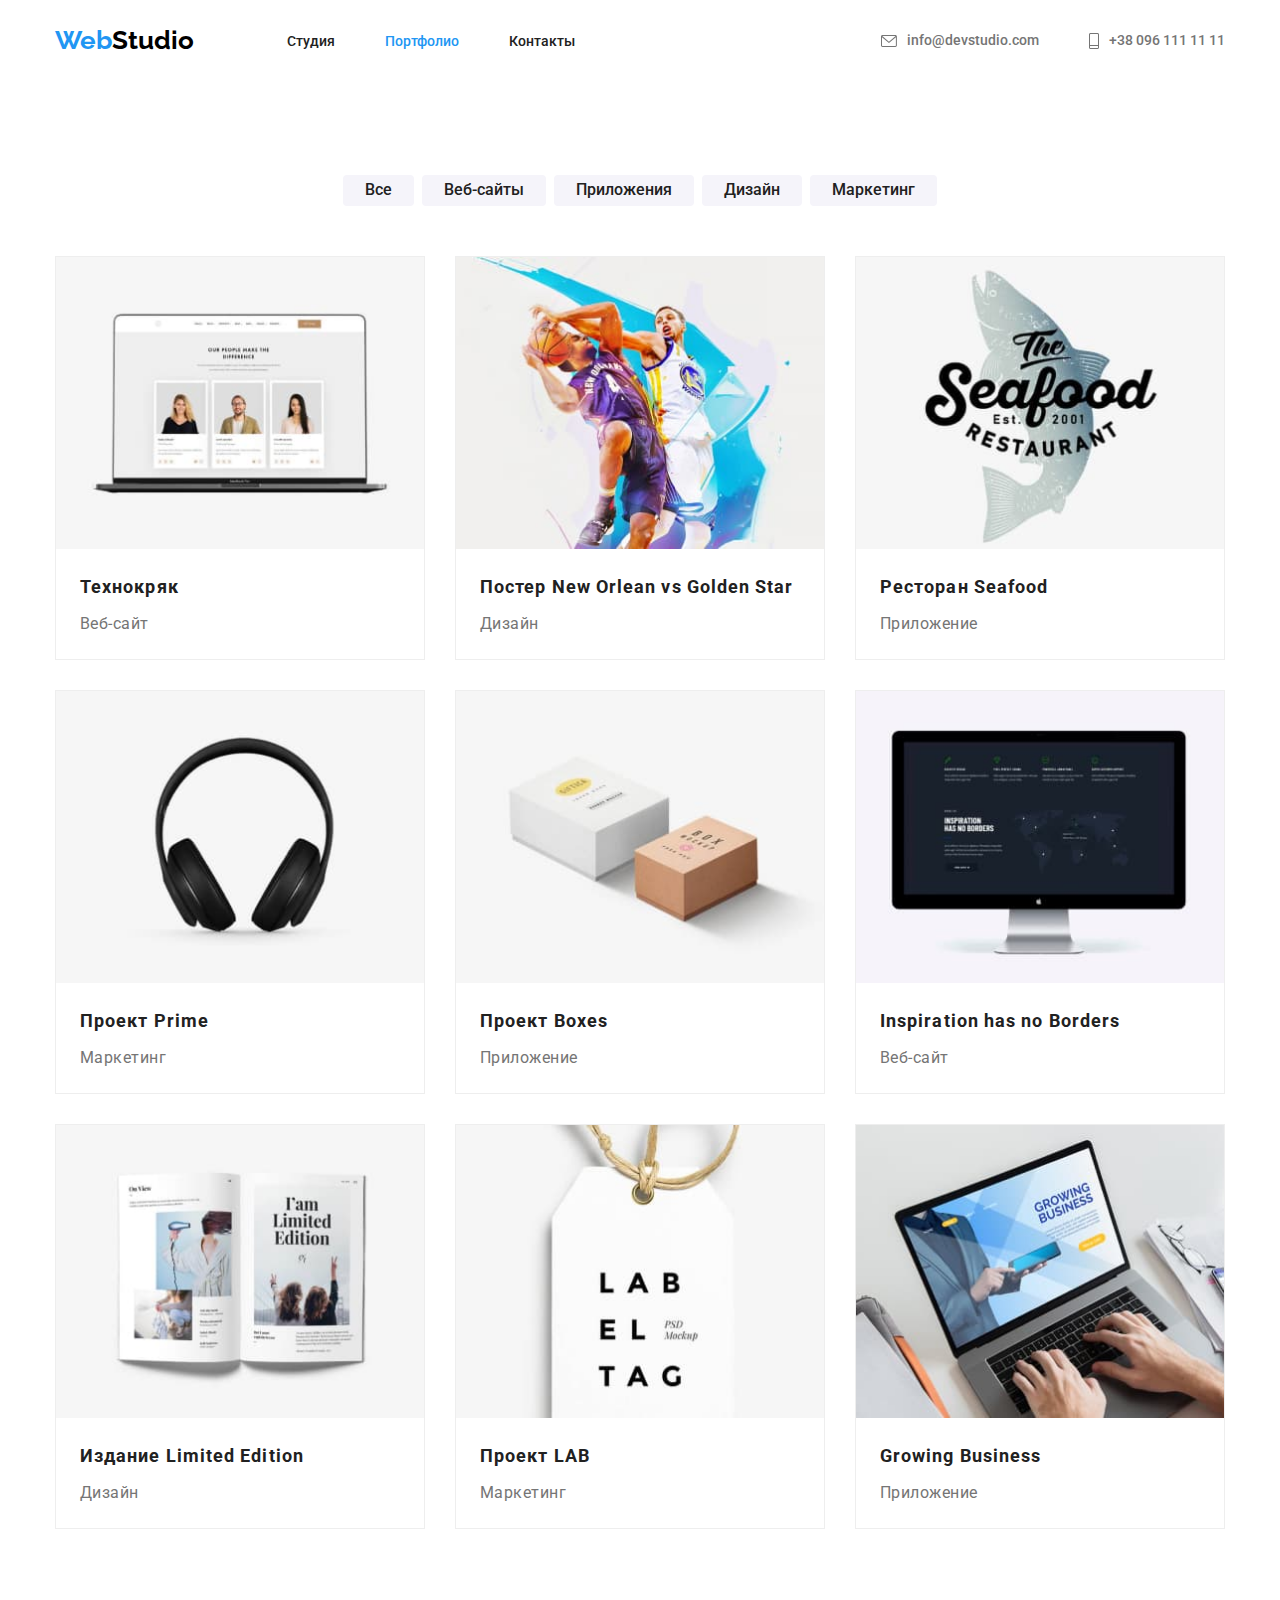
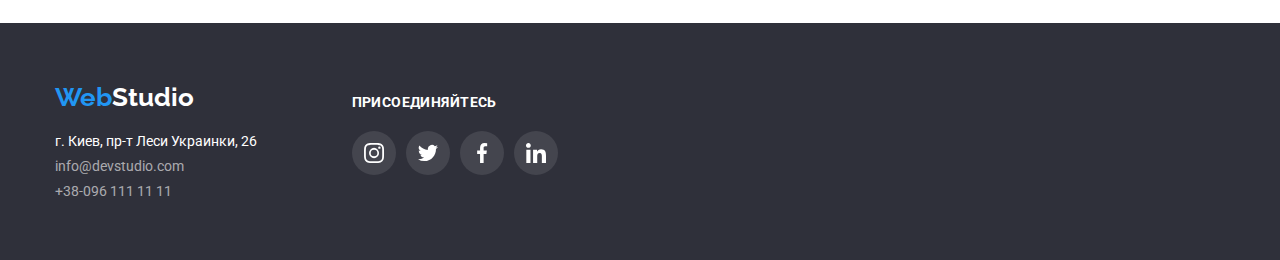
==== portfolio.html @ b28bff88 "my five commit" ====
<!DOCTYPE html>
<html lang="ru">
<head>
    <meta charset="UTF-8">
    <meta name="viewport" content="width=device-width, initial-scale=1.0">
    <link rel="stylesheet" href="./css/normolize.css">
    <link rel="stylesheet" href="./css/style.css">
    <link rel="preconnect" href="https://fonts.gstatic.com">
    <link href="https://fonts.googleapis.com/css2?family=Raleway:wght@700&family=Roboto:wght@400;500;700;900&display=swap" rel="stylesheet">
    <title>WebStudio</title>
</head>
<body>
    <header class="header">
        <div class="container">
            <nav class="header-nav">
            <a class="logo" href="./index.html"><span class="logo-blue">Web</span>Studio</a>
            <ul class="nav-list">
                <li><a class="nav-link" href="./index.html">Студия</a></li>
                <li class="isActive"><a class="nav-link" href="./portfolio.html">Портфолио</a></li>
                <li><a class="nav-link" href="">Контакты</a></li>
            </ul>
            </nav>
            <ul class="contacts-list">
                <li class="contacts-aktive"><a class="contacts" href="mailto:info@devstudio.com">
                    <svg class="link-icon-mail" width="16" height="12">
                        <use href="./images/icons.svg#icon-mail"></use>
                    </svg>info@devstudio.com</a></li>
                <li class="contacts-aktive"><a class="contacts" href="tel:+38 096 111 11 11">
                    <svg class="link-icon-tel" width="10" height="16">
                        <use href="./images/icons.svg#icon-smartphone"></use>
                    </svg>+38 096 111 11 11</a></li>
            </ul>
            
        </div>
    </header>
    <main class="main-portfolio">
        <div class="container">
            <h2 class="portfolio">Наши проекты</h2>
            <ul class="btn">
                <li class="button"><button>Все</button></li>
                <li class="button"><button>Веб-сайты</button></li>
                <li class="button"><button>Приложения</button></li>
                <li class="button"><button>Дизайн</button></li>
                <li class="button"><button>Маркетинг</button></li>
            </ul>
            <ul class="working">
                 <li class="work-card">
                    <div class="work-thumb">
                        <img src="./images/technohryak.jpg" alt="Пример работы">
                    </div>
                    <div class="work-section">
                        <h3 class="work-title">Технокряк</h3>
                        <p class="work-description">Веб-сайт</p>
                    </div>
                </li>
                <li class="work-card">
                    <div class="work-thumb">
                        <img src="./images/poster.jpg" alt="Пример работы">
                    </div>
                    <div class="work-section">
                        <h3 class="work-title">Постер New Orlean vs Golden Star</h3>
                        <p class="work-description">Дизайн</p>
                    </div>
                </li>
                <li class="work-card">
                    <div class="work-thumb">
                        <img src="./images/restoran.jpg" alt="Пример работы">
                    </div>
                    <div class="work-section">
                        <h3 class="work-title">Ресторан Seafood</h3>
                        <p class="work-description">Приложение</p>
                    </div>
                </li>
                <li class="work-card">
                    <div class="work-thumb">
                        <img src="./images/prime.jpg" alt="Пример работы">
                    </div>
                    <div class="work-section">
                        <h3 class="work-title">Проект Prime</h3>
                        <p class="work-description">Маркетинг</p>
                    </div>
                </li>
                <li class="work-card">
                    <div class="work-thumb">
                        <img src="./images/boxes.jpg" alt="Пример работы">
                    </div>
                    <div class="work-section">
                        <h3 class="work-title">Проект Boxes</h3>
                        <p class="work-description">Приложение</p>
                    </div>
                </li>
                <li class="work-card">
                    <div class="work-thumb">
                        <img src="./images/web.jpg" alt="Пример работы">
                    </div>
                    <div class="work-section">
                        <h3 class="work-title">Inspiration has no Borders</h3>
                        <p class="work-description">Веб-сайт</p>
                    </div>
                </li>
                <li class="work-card">
                    <div class="work-thumb">
                        <img src="./images/limited.jpg" alt="Пример работы">
                    </div>
                    <div class="work-section">
                        <h3 class="work-title">Издание Limited Edition</h3>
                        <p class="work-description">Дизайн</p>
                    </div>
                </li>
                <li class="work-card">
                    <div class="work-thumb">
                        <img src="./images/lab.jpg" alt="Пример работы">
                    </div>
                    <div class="work-section">
                        <h3 class="work-title">Проект LAB</h3>
                        <p class="work-description">Маркетинг</p>
                    </div>
                </li>
                <li class="work-card">
                    <div class="work-thumb">
                        <img src="./images/growing.jpg" alt="Пример работы">
                    </div>
                    <div class="work-section">
                        <h3 class="work-title">Growing Business</h3>
                        <p class="work-description">Приложение</p>
                    </div>
                </li>
            </ul>
        </div>
    </main>

    <footer>
        <div class="container">
            <div class="footer-left">
                <a class="logo-footer" href="./index.html"><span class="logo-blue">Web</span>Studio</a>
                <address>
                <p class="adress">г. Киев, пр-т Леси Украинки, 26</p>
                <a class="footer-contacts" href="mailto:info@devstudio.com">info@devstudio.com</a>
                <a class="footer-contacts" href="tel:+38 096 111 11 11">+38-096 111 11 11</a>
                </address>
            </div>
            <div class="social-icons-footer">
                <h3 class="social-footer-item">присоединяйтесь</h3>
                <ul class="socials">
                    <li class="social-list">
                      <a href="#" class="social-link" aria-label="на instagram">
                        <svg class="icon-social">
                          <use href="./images/icons.svg#icon-inst"></use>
                        </svg>
                      </a>
                    </li>
                    <li class="social-list">
                      <a href="#" class="social-link" aria-label="на twitter">
                        <svg class="icon-social">
                          <use href="./images/icons.svg#icon-tvit"></use>
                        </svg>
                      </a>
                    </li>
                    <li class="social-list">
                      <a href="#" class="social-link" aria-label="на facebook">
                        <svg class="icon-social">
                          <use href="./images/icons.svg#icon-face"></use>
                        </svg>
                      </a>
                    </li>
                    <li class="social-list">
                      <a href="#" class="social-link" aria-label="на linkedin">
                        <svg class="icon-social">
                          <use href="./images/icons.svg#icon-linkd"></use>
                        </svg>
                      </a>
                    </li>
                    </ul>
            </div>
        </div>
    </footer>
</body>
</html>
---- css/normolize.css ----
/*! modern-normalize v1.0.0 | MIT License | https://github.com/sindresorhus/modern-normalize */

/*
Document
========
*/

/**
Use a better box model (opinionated).
*/

*,
*::before,
*::after {
	box-sizing: border-box;
}

/**
Use a more readable tab size (opinionated).
*/

:root {
	-moz-tab-size: 4;
	tab-size: 4;
}

/**
1. Correct the line height in all browsers.
2. Prevent adjustments of font size after orientation changes in iOS.
*/

html {
	line-height: 1.15; /* 1 */
	-webkit-text-size-adjust: 100%; /* 2 */
}

/*
Sections
========
*/

/**
Remove the margin in all browsers.
*/

body {
	margin: 0;
}

/**
Improve consistency of default fonts in all browsers. (https://github.com/sindresorhus/modern-normalize/issues/3)
*/

body {
	font-family:
		system-ui,
		-apple-system, /* Firefox supports this but not yet `system-ui` */
		'Segoe UI',
		Roboto,
		Helvetica,
		Arial,
		sans-serif,
		'Apple Color Emoji',
		'Segoe UI Emoji';
}

/*
Grouping content
================
*/

/**
1. Add the correct height in Firefox.
2. Correct the inheritance of border color in Firefox. (https://bugzilla.mozilla.org/show_bug.cgi?id=190655)
*/

hr {
	height: 0; /* 1 */
	color: inherit; /* 2 */
}

/*
Text-level semantics
====================
*/

/**
Add the correct text decoration in Chrome, Edge, and Safari.
*/

abbr[title] {
	text-decoration: underline dotted;
}

/**
Add the correct font weight in Edge and Safari.
*/

b,
strong {
	font-weight: bolder;
}

/**
1. Improve consistency of default fonts in all browsers. (https://github.com/sindresorhus/modern-normalize/issues/3)
2. Correct the odd 'em' font sizing in all browsers.
*/

code,
kbd,
samp,
pre {
	font-family:
		ui-monospace,
		SFMono-Regular,
		Consolas,
		'Liberation Mono',
		Menlo,
		monospace; /* 1 */
	font-size: 1em; /* 2 */
}

/**
Add the correct font size in all browsers.
*/

small {
	font-size: 80%;
}

/**
Prevent 'sub' and 'sup' elements from affecting the line height in all browsers.
*/

sub,
sup {
	font-size: 75%;
	line-height: 0;
	position: relative;
	vertical-align: baseline;
}

sub {
	bottom: -0.25em;
}

sup {
	top: -0.5em;
}

/*
Tabular data
============
*/

/**
1. Remove text indentation from table contents in Chrome and Safari. (https://bugs.chromium.org/p/chromium/issues/detail?id=999088, https://bugs.webkit.org/show_bug.cgi?id=201297)
2. Correct table border color inheritance in all Chrome and Safari. (https://bugs.chromium.org/p/chromium/issues/detail?id=935729, https://bugs.webkit.org/show_bug.cgi?id=195016)
*/

table {
	text-indent: 0; /* 1 */
	border-color: inherit; /* 2 */
}

/*
Forms
=====
*/

/**
1. Change the font styles in all browsers.
2. Remove the margin in Firefox and Safari.
*/

button,
input,
optgroup,
select,
textarea {
	font-family: inherit; /* 1 */
	font-size: 100%; /* 1 */
	line-height: 1.15; /* 1 */
	margin: 0; /* 2 */
}

/**
Remove the inheritance of text transform in Edge and Firefox.
1. Remove the inheritance of text transform in Firefox.
*/

button,
select { /* 1 */
	text-transform: none;
}

/**
Correct the inability to style clickable types in iOS and Safari.
*/

button,
[type='button'],
[type='reset'],
[type='submit'] {
	-webkit-appearance: button;
}

/**
Remove the inner border and padding in Firefox.
*/

::-moz-focus-inner {
	border-style: none;
	padding: 0;
}

/**
Restore the focus styles unset by the previous rule.
*/

:-moz-focusring {
	outline: 1px dotted ButtonText;
}

/**
Remove the additional ':invalid' styles in Firefox.
See: https://github.com/mozilla/gecko-dev/blob/2f9eacd9d3d995c937b4251a5557d95d494c9be1/layout/style/res/forms.css#L728-L737
*/

:-moz-ui-invalid {
	box-shadow: none;
}

/**
Remove the padding so developers are not caught out when they zero out 'fieldset' elements in all browsers.
*/

legend {
	padding: 0;
}

/**
Add the correct vertical alignment in Chrome and Firefox.
*/

progress {
	vertical-align: baseline;
}

/**
Correct the cursor style of increment and decrement buttons in Safari.
*/

::-webkit-inner-spin-button,
::-webkit-outer-spin-button {
	height: auto;
}

/**
1. Correct the odd appearance in Chrome and Safari.
2. Correct the outline style in Safari.
*/

[type='search'] {
	-webkit-appearance: textfield; /* 1 */
	outline-offset: -2px; /* 2 */
}

/**
Remove the inner padding in Chrome and Safari on macOS.
*/

::-webkit-search-decoration {
	-webkit-appearance: none;
}

/**
1. Correct the inability to style clickable types in iOS and Safari.
2. Change font properties to 'inherit' in Safari.
*/

::-webkit-file-upload-button {
	-webkit-appearance: button; /* 1 */
	font: inherit; /* 2 */
}

/*
Interactive
===========
*/

/*
Add the correct display in Chrome and Safari.
*/

summary {
	display: list-item;
}
---- css/style.css ----
:root {
    --white-text: #FFFFFF;
    --blue-text: #2196F3;
    --grey-text: #757575;
    --graphite-text: #212121;
    --black-text: #000000;
    --grey-text-op60: rgba(255, 255, 255, 0.6);
    --back-gray: #2F303A;
    --back-white: #E5E5E5;
    --back-gray-light: #F5F4FA;
}

*{
    margin: 0;
    padding: 0;
    box-sizing: border-box;
}

ul {
    list-style: none;
    margin: 0;
    padding: 0;
}

img {
    max-width: 100%;
    display: block;
}
a {
    text-decoration: none;
  }

li {
    text-decoration: none;
    margin: 0;
  }

body {
    font-family: 'Roboto', sans-serif;
}

.container {
    width: 1200px;
    padding: 0 15px;
    margin: 0 auto;
    
}

/*HEDER*/
.header .container {
    display: flex;
    align-items: center;
}
.header-nav,
.nav-list,
.contacts-list {
    display: flex;
}

.header-nav {
    align-items: center;
}

.nav-list {
    margin-left: 93px;   
}

.nav-list a,
.contacts-list a{
    display: block;
    padding: 32px 0;
}

.nav-list li:not(:last-child) {
    margin-right: 50px;
}

.logo {
    font-family: Raleway;
    font-style: normal;
    font-weight: bold;
    color: var(--black-text);
    font-size: 26px;

}

.logo-blue {
    font-family: Raleway;
    font-style: normal;
    font-weight: bold;
    color: var(--blue-text);
    font-size: 26px;
}

/* .nav-link:active {
    font-style: normal;
    font-weight: 500;
    font-size: 14px;
    color: var(--blue-text);
} */

.isActive .nav-link {
    color: var(--blue-text);

}

.nav-link {
    font-style: normal;
    font-weight: 500;
    font-size: 14px;
    color: var(--graphite-text);
    padding: 32px 0;
}

.nav-link:hover {
    font-style: normal;
    font-weight: 500;
    font-size: 14px;
    color: var(--blue-text);
}

.contacts {
    font-style: normal;
    font-weight: 500;
    font-size: 14px;
    color: var(--grey-text);
}


.contacts-list {
    display: flex;
    margin-left: auto;
    margin-right: 0;
}

.contacts-list li:last-child {
    margin-left: 50px;
}

.contacts-list .contacts .link-icon-mail, .link-icon-tel {
    fill: currentColor;
    vertical-align: middle;
    margin-right: 10px;
}

.contacts:hover {
    font-style: normal;
    font-weight: 500;
    font-size: 14px;
    color: var(--blue-text);
}


/* HERO*/

h1 {
    text-transform: uppercase;
    font-style: normal;
    font-weight: 900;
    font-size: 44px;
    color: var(--white-text);
    text-align: center;
    letter-spacing: 0.06em;
    margin-bottom: 30px;
    
}

.order {
    font-style: normal;
    font-weight: bold;
    font-size: 16px;
    color: var(--white-text);
    text-align: center;
    background: #2196F3;
    border-radius: 4px;
    padding: 10px 32px;
    justify-content: center;
    display: inline-block;
    align-items: center;
   
}

.order:hover {
    box-shadow: 0px 4px 4px rgba(0, 0, 0, 0.15);
    border-radius: 4px;
}

.hero {
    background-image: linear-gradient(to right, rgba(47,48,58,0.4), rgba(47,48,58,0.4)),url(../images/hat.jpg);
    background-repeat: no-repeat;
    background-size: cover;
    background-position: center;
    max-width: 1600px;
    margin-right: auto;
    margin-left: auto;
    text-align: center;
    padding-top: 200px;
    padding-bottom: 200px;

}


/*ADVANTAGES*/

.advantage-box {
    display: flex;
    justify-content: center;
    align-items: center;
    width: 100%;
    background-color: #f5f4fa;
    border-radius: 4px;
    /* margin-bottom: 30px; */
}

.advantage-container {
    padding-top: 30px;
}

.advantages {
    padding-top: 94px;
    padding-bottom: 94px;
}

.advantages-list {
    display: flex;
}

.advantages-list li:not(:last-child) {
    margin-right: 30px;
}
.advantages-title {
    text-transform: uppercase;
    font-style: normal;
    font-weight: bold;
    font-size: 14px;
    line-height: 1.19;
    letter-spacing: 0.03em;
    color: var(--graphite-text);
    margin-bottom: 10px;
}

.description {
    font-family: Roboto;
    font-style: normal;
    font-weight: normal;
    font-size: 14px;
    line-height: 1.71;
    color: var(--grey-text);
    letter-spacing: 0.03em;
}

/*MAKE*/

.make {
    padding-bottom: 94px;
}

.make-title {
    font-family: Roboto;
    font-style: normal;
    font-weight: bold;
    font-size: 36px;
    text-align: center;
    line-height: 1.17;
    letter-spacing: 0.03em;
    color: #212121;
    margin-bottom: 50px;
}

.make-list {
    display: flex;
}

.make-list li:not(:last-child) {
    margin-right: 30px;
}

/*TEAM*/

.team-container {
    background: #F5F4FA;
    padding-top: 94px;
    padding-bottom: 94px;
    
}

.team-title {
    font-style: normal;
    font-weight: bold;
    font-size: 36px;
    color: var(--graphite-text);
    margin-bottom: 50px;
    text-align: center;
}

.team-box {
    background: #FFFFFF;
    box-shadow: 0px 1px 3px rgba(0, 0, 0, 0.12), 0px 1px 1px rgba(0, 0, 0, 0.14), 0px 2px 1px rgba(0, 0, 0, 0.2);
    border-radius: 0px 0px 4px 4px;
   
}

.team {
    display: flex;
    
}

.team .teamboxing:not(:last-child) {
    margin-right: 30px;
}

.teamboxing {
    margin-bottom: 30px;
}

.socials {
    display: flex;
    align-items: center;
    justify-content: center;
    
    
    
}

.social-list {
    margin-right: 10px;
}

.social-list:last-child {
    margin-right:  0px;
}

.social-link {
    width: 44px;
    height: 44px;
    display: block;
    background: #FFFFFF;
    border-radius: 50%;
}

.social-link:hover .icon-social {
    background: #2196F3;
    border-radius: 50%;
    fill: #FFFFFF;
}

.icon-social {
    width: 100%;
    height: 100%;
    fill: #afb1b8;
}

.social-icons-footer .social-link{
    background: rgba(255, 255, 255, 0.1);
}

.social-icons-footer .icon-social {
    fill: #fff;
}

.container-team-title {
    padding-top: 30px;
    padding-bottom: 30px;
}

.name {
    font-style: normal;
    font-weight: 500;
    font-size: 16px;
    color: var(--graphite-text);
    text-align: center;
    line-height: 1.19;
    letter-spacing: 0.03em;
    /* padding-top: 30px;
    padding-bottom: 10px; */
    margin-bottom: 10px;
}

.specialty {
    font-style: normal;
    font-weight: normal;
    font-size: 16px;
    color: var(--grey-text);
    text-align: center;
    line-height: 1.19;
    letter-spacing: 0.03em;
    margin-bottom: 16px;
}

/*CLIENTS*/

.clients {
    padding: 94px 0;
}

.client-title {
    margin-bottom: 50px;
    font-family: Roboto;
    font-style: normal;
    font-weight: bold;
    font-size: 36px;
    text-align: center;
    line-height: 1.17;
    letter-spacing: 0.03em;
    color: #212121;
}

.client-link {
    display: flex;
    justify-content: center;
    align-items: center;
    width: 100%;
    height: 90px;
    border: 1px solid #afb1b8;
    border-radius: 4px;
    color: #afb1b8;  
}

.client-link:hover, .client-link:focus {
    border-color: #2196f3;
    color: #2196F3;
}

.icon-customer {
    fill: currentColor;
}

.client-list {
    display: flex;
    flex-wrap: wrap;
}

.client-list .item {
    width: calc((100% - 30px * 5) / 6);
  }
  .client-list .item:not(:last-child) {
    margin-right: 30px;
  }

/*MAIN*/
.portfolio {
    display: none;
}

.container .btn {
    display: flex;
    width: 100%;
}

.btn {
    display: flex;
    margin-bottom: 50px;
    justify-content: center;    
}

.btn .button:not(:last-child) {
    margin-right: 8px;   
}

/* .button {
    font-family: inherit;
    font-style: normal;
    font-weight: 500;
    font-size: 16px;
    color: #212121;
    background: #F5F4FA;
    border-radius: 4px;
    padding: 6px 22px;   
} */

button:hover {
    font-family: inherit;
    font-style: normal;
    font-weight: 500;
    font-size: 16px;
    color: #FFFFFF;
    background: #2196F3;
    border-radius: 4px;
    box-shadow: 0px 3px 1px rgba(0, 0, 0, 0.1), 0px 1px 2px rgba(0, 0, 0, 0.08), 0px 2px 2px rgba(0, 0, 0, 0.12);
    border-radius: 4px;
}

button:active {
    font-family: inherit;
    font-style: normal;
    font-weight: 500;
    font-size: 16px;
    color: #FFFFFF;
    background: #2196F3;
    box-shadow: 0px 3px 1px rgba(0, 0, 0, 0.1), 0px 1px 2px rgba(0, 0, 0, 0.08), 0px 2px 2px rgba(0, 0, 0, 0.12);
    border-radius: 4px;
}
button {
    font-family: inherit;
    font-style: normal;
    font-weight: 500;
    font-size: 16px;
    color: #212121;
    background: #F5F4FA;
    border-radius: 4px;
    padding: 6px 22px;
    outline: none;
    border: none;
  
}

button,button:active,button:focus {
    outline: none;
    border: none;
}

button:focus {
    color: #FFFFFF;
}

button:focus {
    background: #2196F3;
}

/*WORKING*/

.main-portfolio {
    padding: 94px 0;
}
.work-title {
    font-style: normal;
    font-weight: bold;
    font-size: 18px;
    color: #212121;
    line-height: 2;
    letter-spacing: 0.06em;
    /* margin-top: 20px; */
    margin-bottom: 4px;
    text-align: left;
    /* padding-left: 24px; */
    max-width: 370px;   
}

.work-description {
    font-style: normal;
    font-weight: normal;
    font-size: 16px;
    color: #757575;
    line-height: 1.87;
    letter-spacing: 0.03em;
    text-align: left;
    /* padding-left: 24px; */
    /* padding-bottom: 20px; */
    max-width: 370px;   
} 

.work-section {
    padding: 20px 24px;
}
.container .working {
    display: flex;
    flex-wrap: wrap;
}

.work-card {
    background: #FFFFFF;
    border: 1px solid #EEEEEE;
    box-sizing: border-box;
    max-width: 370px;   
}

.work-card:hover{
    box-shadow: 0px 1px 1px rgba(0, 0, 0, 0.12), 0px 4px 4px rgba(0, 0, 0, 0.06), 1px 4px 6px rgba(0, 0, 0, 0.16);
}

.working {
    margin-left: -30px;
    margin-top: -30px;
}

.working .work-card {
    flex-basis: calc(100%/3-30px);
    margin-left: 30px;
    margin-top: 30px;
}

/* .working li:nth-child(3n + 2) {
    margin-left: 30px;   
}

.working li:nth-child(3n + 2) {
    margin-right: 30px; 
}

.working li:nth-child(4) {
    margin-top: 30px;
    margin-bottom: 30px;
}

.working li:nth-child(5) {
    margin-top: 30px;
    margin-bottom: 30px;
}

.working li:nth-child(6) {
    margin-top: 30px;
    margin-bottom: 30px;
} */

/*FOOTER*/

footer {
    padding: 60px 0;
    display: flex;
    
    background: var(--back-gray);
}

.footer-left {
    width: 25%;
    display: inline-block;
    
}

.logo-footer {
    display: block;
    font-family: Raleway;
    font-style: normal;
    font-weight: bold;
    font-size: 26px;
    color: var(--white-text);
    margin-bottom: 20px;
   
    
}
.adress {
    font-style: normal;
    font-weight: normal;
    font-size: 14px;
    color: var(--white-text);
    
}

.footer-contacts {
    font-style: normal;
    font-weight: normal;
    font-size: 14px;
    color: var(--grey-text-op60);
    display: flex;
    flex-direction: column;
    padding-top: 9px;
}

.social-icons-footer {
    vertical-align: top;
    display: inline-block;
    padding-top: 12px;
}

.social-footer-item {
    
    font-family: Roboto;
    font-style: normal;
    font-weight: bold;
    font-size: 14px;
    line-height: 1.14;
    letter-spacing: 0.03em;
    text-transform: uppercase;
    color: #FFFFFF;
    margin-bottom: 20px;
    
    
}
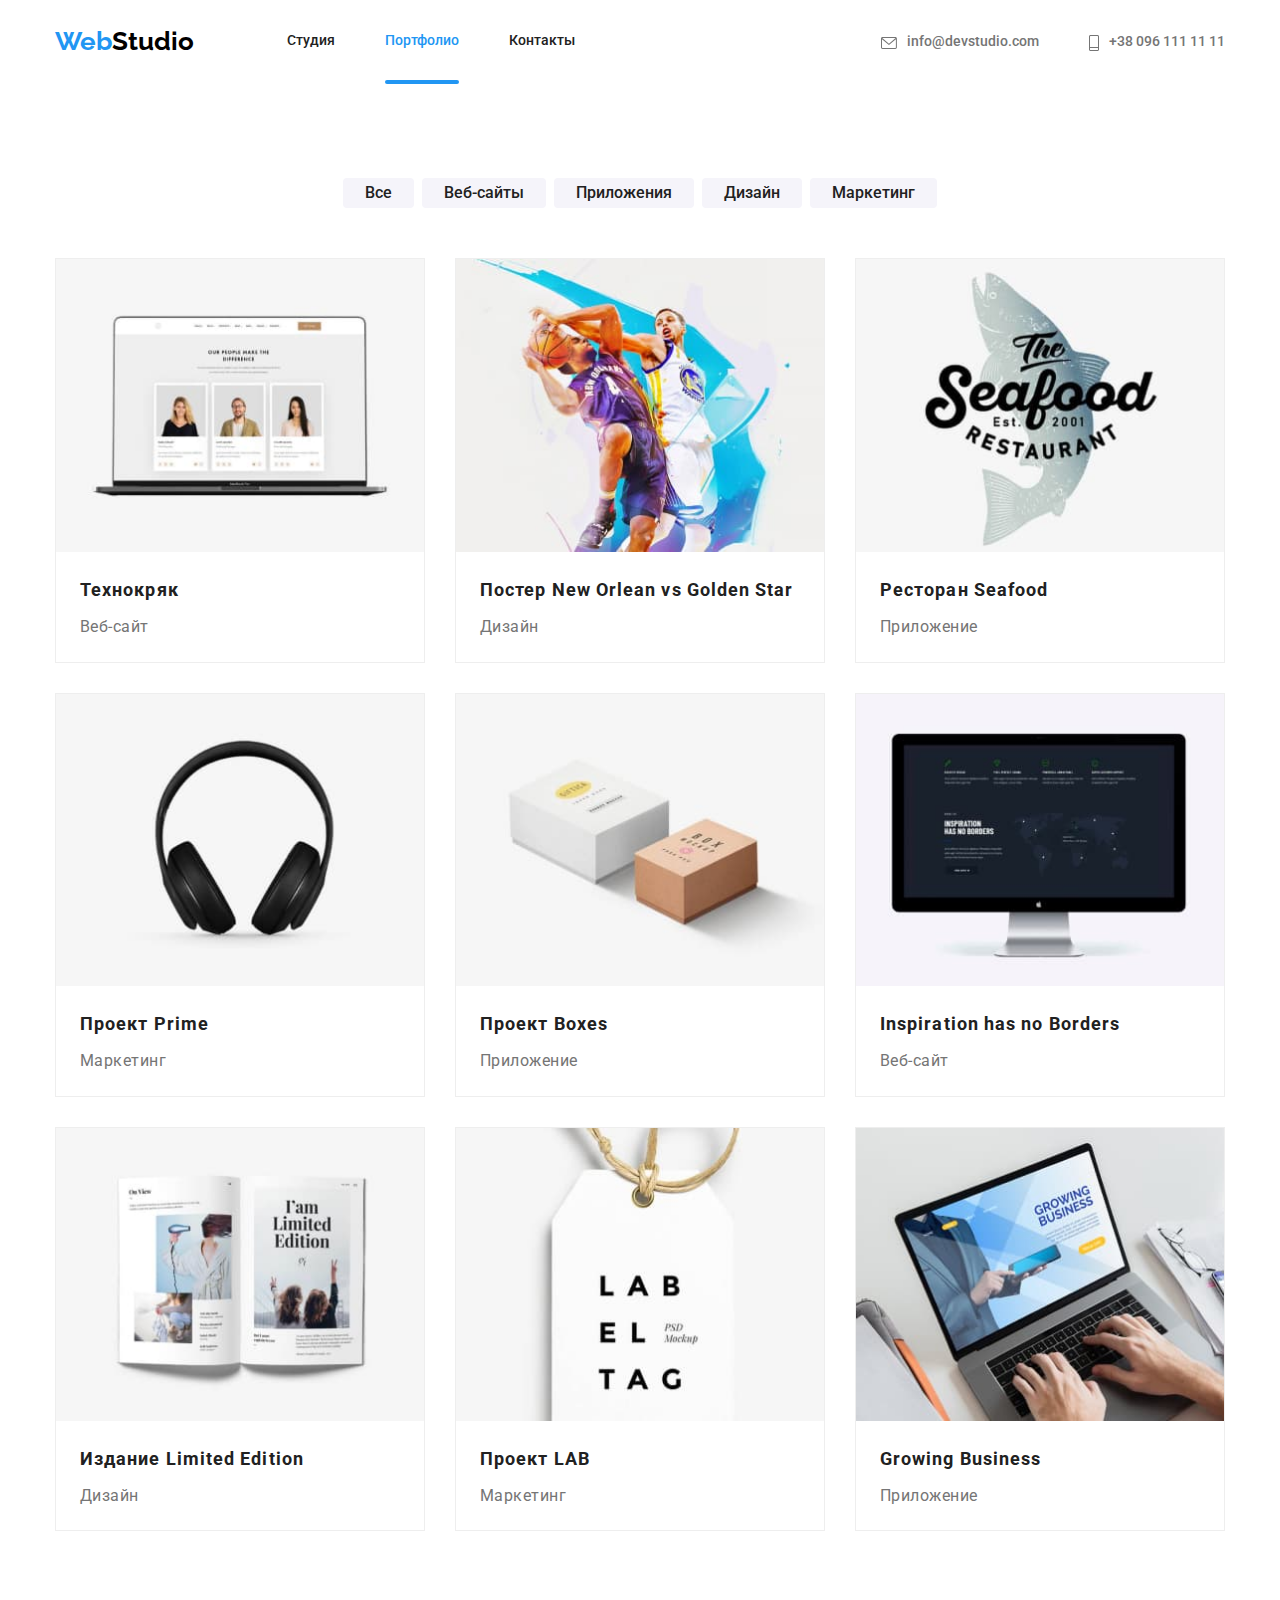
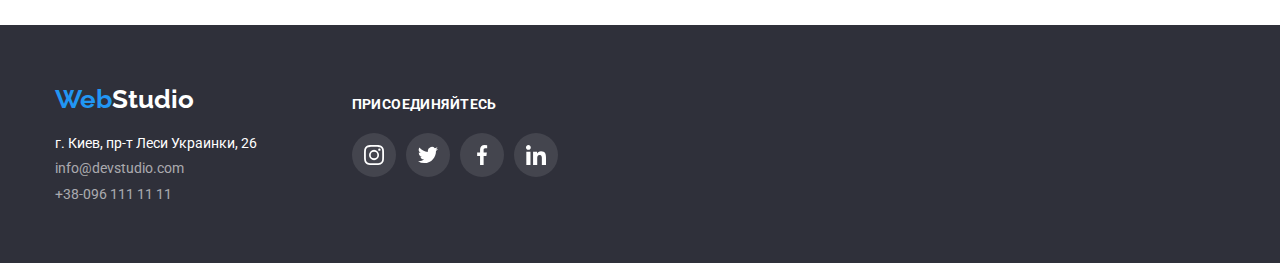
==== commit f1d3f253: "my four commit" ====
--- a/portfolio.html
+++ b/portfolio.html
@@ -47,6 +47,12 @@
                  <li class="work-card">
                     <div class="work-thumb">
                         <img src="./images/technohryak.jpg" alt="Пример работы">
+                        <p class="text">
+                        Технокряк это современная площадка распространения
+                        коронавируса. Компании используют эту платформу для
+                        цифрового шпионажа и атак на защищённые сервера
+                        конкурентов.
+                        </p>
                     </div>
                     <div class="work-section">
                         <h3 class="work-title">Технокряк</h3>
@@ -56,6 +62,12 @@
                 <li class="work-card">
                     <div class="work-thumb">
                         <img src="./images/poster.jpg" alt="Пример работы">
+                        <p class="text">
+                        Технокряк это современная площадка распространения
+                        коронавируса. Компании используют эту платформу для
+                        цифрового шпионажа и атак на защищённые сервера
+                        конкурентов.
+                        </p>
                     </div>
                     <div class="work-section">
                         <h3 class="work-title">Постер New Orlean vs Golden Star</h3>
@@ -65,6 +77,12 @@
                 <li class="work-card">
                     <div class="work-thumb">
                         <img src="./images/restoran.jpg" alt="Пример работы">
+                        <p class="text">
+                        Технокряк это современная площадка распространения
+                        коронавируса. Компании используют эту платформу для
+                        цифрового шпионажа и атак на защищённые сервера
+                        конкурентов.
+                        </p>
                     </div>
                     <div class="work-section">
                         <h3 class="work-title">Ресторан Seafood</h3>
@@ -74,6 +92,12 @@
                 <li class="work-card">
                     <div class="work-thumb">
                         <img src="./images/prime.jpg" alt="Пример работы">
+                        <p class="text">
+                        Технокряк это современная площадка распространения
+                        коронавируса. Компании используют эту платформу для
+                        цифрового шпионажа и атак на защищённые сервера
+                        конкурентов.
+                        </p>
                     </div>
                     <div class="work-section">
                         <h3 class="work-title">Проект Prime</h3>
@@ -83,6 +107,12 @@
                 <li class="work-card">
                     <div class="work-thumb">
                         <img src="./images/boxes.jpg" alt="Пример работы">
+                        <p class="text">
+                        Технокряк это современная площадка распространения
+                        коронавируса. Компании используют эту платформу для
+                        цифрового шпионажа и атак на защищённые сервера
+                        конкурентов.
+                        </p>
                     </div>
                     <div class="work-section">
                         <h3 class="work-title">Проект Boxes</h3>
@@ -92,6 +122,12 @@
                 <li class="work-card">
                     <div class="work-thumb">
                         <img src="./images/web.jpg" alt="Пример работы">
+                        <p class="text">
+                        Технокряк это современная площадка распространения
+                        коронавируса. Компании используют эту платформу для
+                        цифрового шпионажа и атак на защищённые сервера
+                        конкурентов.
+                        </p>
                     </div>
                     <div class="work-section">
                         <h3 class="work-title">Inspiration has no Borders</h3>
@@ -101,6 +137,12 @@
                 <li class="work-card">
                     <div class="work-thumb">
                         <img src="./images/limited.jpg" alt="Пример работы">
+                        <p class="text">
+                        Технокряк это современная площадка распространения
+                        коронавируса. Компании используют эту платформу для
+                        цифрового шпионажа и атак на защищённые сервера
+                        конкурентов.
+                        </p>
                     </div>
                     <div class="work-section">
                         <h3 class="work-title">Издание Limited Edition</h3>
@@ -110,6 +152,12 @@
                 <li class="work-card">
                     <div class="work-thumb">
                         <img src="./images/lab.jpg" alt="Пример работы">
+                        <p class="text">
+                        Технокряк это современная площадка распространения
+                        коронавируса. Компании используют эту платформу для
+                        цифрового шпионажа и атак на защищённые сервера
+                        конкурентов.
+                        </p>
                     </div>
                     <div class="work-section">
                         <h3 class="work-title">Проект LAB</h3>
@@ -119,6 +167,12 @@
                 <li class="work-card">
                     <div class="work-thumb">
                         <img src="./images/growing.jpg" alt="Пример работы">
+                        <p class="text">
+                        Технокряк это современная площадка распространения
+                        коронавируса. Компании используют эту платформу для
+                        цифрового шпионажа и атак на защищённые сервера
+                        конкурентов.
+                        </p>
                     </div>
                     <div class="work-section">
                         <h3 class="work-title">Growing Business</h3>
--- a/css/style.css
+++ b/css/style.css
@@ -102,6 +102,14 @@
 .isActive .nav-link {
     color: var(--blue-text);
 
+}
+
+.isActive::after {
+    display: block;
+    content: "";
+    height: 4px;
+    background: #2196F3;
+    border-radius: 2px;
 }
 
 .nav-link {
@@ -275,6 +283,30 @@
     margin-right: 30px;
 }
 
+.make-thumb {
+    position: relative;
+}
+.make-tumb-title {
+    position: absolute;
+    width: 100%;
+    left: 0;
+    bottom: 0;
+    background: rgba(47, 48, 58, 0.8);
+    padding: 27px 82px;
+}
+
+.make-tumb-title h3 {
+font-family: Roboto;
+font-style: normal;
+font-weight: bold;
+font-size: 14px;
+line-height: 1.14;
+text-align: center;
+letter-spacing: 0.03em;
+text-transform: uppercase;
+color: #FFFFFF;
+}
+
 /*TEAM*/
 
 .team-container {
@@ -579,6 +611,58 @@
     margin-top: 30px;
 }
 
+.work-thumb {
+    position: relative;
+}
+
+.work-thumb::before {
+    content: "";
+    position: absolute;
+    left: 0;
+    top: 0;
+    width: 100%;
+    height: 100%;
+    background: rgba(33, 150, 243, 0.9);
+    opacity: 0;
+    transform: translateY(100%);
+    
+
+}
+
+.work-thumb:hover::before {
+    opacity: 1;
+    transition: 250ms cubic-bezier(0.4, 0, 0.2, 1);
+    transform: translateY(0);
+    
+}
+
+.text {
+    position: absolute;
+    left: 0;
+    top: 0;
+    width: 100%;
+    height: 100%;
+    margin: 0;
+    padding: 63px 24px;
+    color: #ffffff;
+    font-weight: 400;
+    font-size: 18px;
+    line-height: 1.56;
+    opacity: 0;
+    transform: translateY(100%);
+    
+}
+
+.text:hover {
+    opacity: 1;
+    transition: 250ms cubic-bezier(0.4, 0, 0.2, 1);
+    transform: translateY(0);
+    
+}
+
+
+  
+
 /* .working li:nth-child(3n + 2) {
     margin-left: 30px;   
 }
